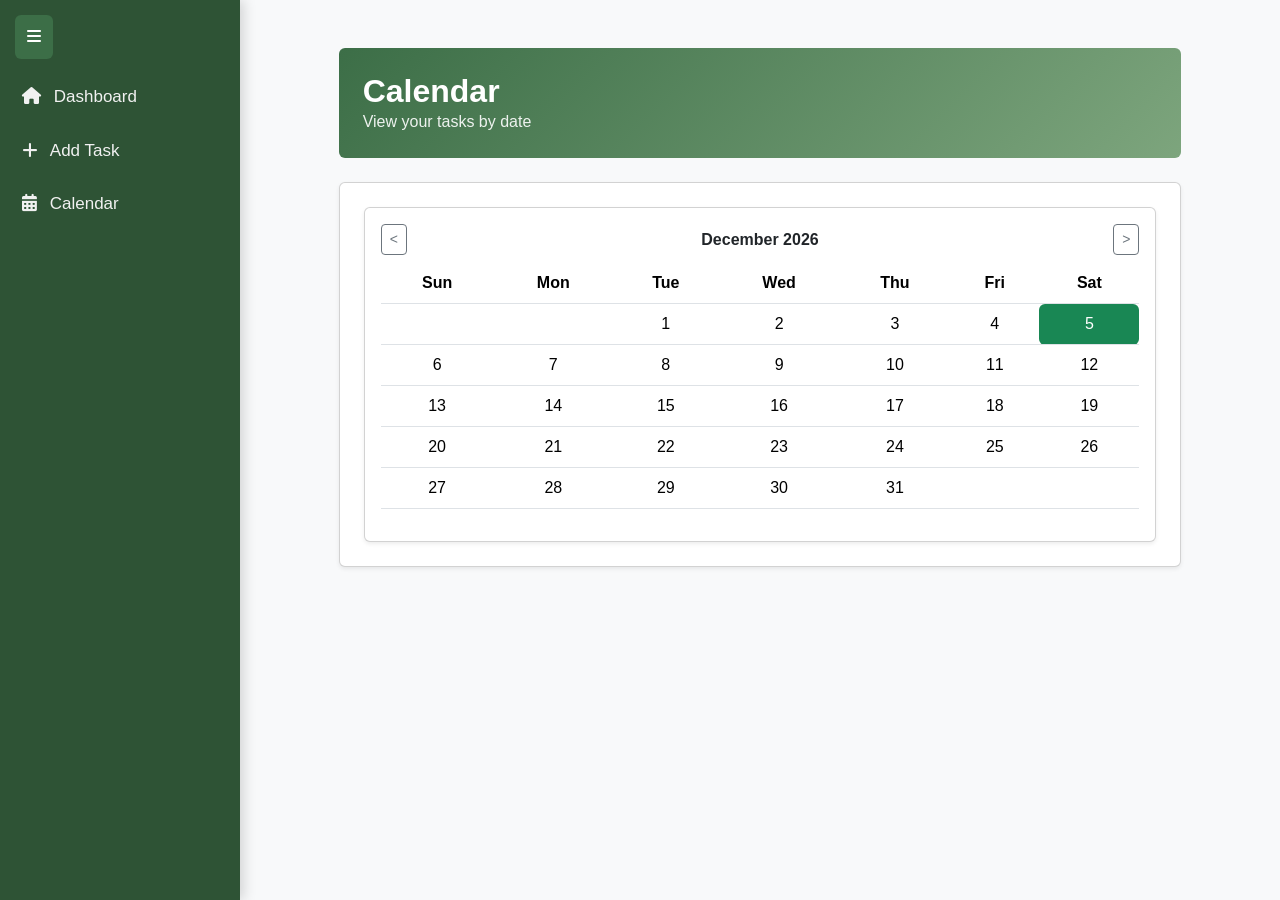
==== public/calendar.html @ f87d9ceb "calendar html" ====
<!DOCTYPE html>
<html lang="en">
<head>
    <meta charset="UTF-8">
    <meta name="viewport" content="width=device-width, initial-scale=1.0">
    <title>Calendar - UniTasker</title>
    <link href="https://cdn.jsdelivr.net/npm/bootstrap@5.3.2/dist/css/bootstrap.min.css" rel="stylesheet">
    <link rel="stylesheet" href="styles/style.css">
    <link href="https://cdnjs.cloudflare.com/ajax/libs/font-awesome/6.4.0/css/all.min.css" rel="stylesheet">
</head>
<body class="bg-light">

    <!-- Sidebar - Visible by default on calendar page -->
    <div id="sidebar" class="sidebar">
        <a href="index.html"><i class="fas fa-home me-2"></i> <span>Dashboard</span></a>
        <a href="taskpage.html"><i class="fas fa-plus me-2"></i> <span>Add Task</span></a>
        <a href="calendar.html" class="active"><i class="fas fa-calendar-alt me-2"></i> <span>Calendar</span></a>
    </div>

    <!-- Toggle Button - Visible by default on calendar page -->
    <button id="toggle-btn" class="toggle-btn">
        <i class="fas fa-bars"></i>
    </button>

    <div class="container my-5">
        <div class="row justify-content-center">
            <div class="col-lg-10">

                <!-- === Header Section with Green Background === -->
                <div class="calendar-page-header mb-4 p-4 rounded" style="background: linear-gradient(135deg, #3c6e47, #7da57d); color: #fff;">
                    <div class="d-flex justify-content-between align-items-center">
                        <div>
                            <h1 class="h2 fw-bold mb-0">Calendar</h1>
                            <p class="mb-0" style="color: rgba(255,255,255,0.9);">View your tasks by date</p>
                        </div>
                    </div>
                </div>

                <!-- === Calendar === -->
                <div class="card p-4 shadow-sm">
                    <div id="calendar" class="card p-3 shadow-sm">
                        <!-- calendar.js will render here -->
                    </div>
                
        </div>
    </div>

    <!-- Page scripts -->
    <script src="js/app.js"></script>
    <script src="js/calendar.js"></script>
    <!-- Bootstrap JS Bundle -->
    <script src="https://cdn.jsdelivr.net/npm/bootstrap@5.3.2/dist/js/bootstrap.bundle.min.js"></script>
</body>
</html>
---- public/styles/style.css ----
/* ====================== GLOBAL & BODY ====================== */
body {
    font-family: 'Segoe UI', Tahoma, Geneva, Verdana, sans-serif;
    background-color: #f8f9f9;
    color: #333;
    margin-left: 240px;
    transition: background-color 0.3s, color 0.3s, margin-left 0.3s;
}

/* ====================== SIDEBAR ====================== */
.sidebar {
    height: 100vh;
    width: 240px;
    position: fixed;
    top: 0;
    left: 0;
    background: #2e5335;
    padding-top: 70px;
    transition: width 0.3s ease, background 0.3s;
    overflow: hidden;
    z-index: 1000;
    box-shadow: 4px 0 12px rgba(0,0,0,0.15);
}

    .sidebar a {
        display: block;
        padding: 14px 22px;
        font-size: 17px;
        text-decoration: none;
        color: #f1f1f1;
        transition: 0.2s;
        font-weight: 500;
    }

        .sidebar a:hover {
            background: #3c6e47;
            color: #fff;
        }

    .sidebar.collapsed {
        width: 70px;
    }

        .sidebar.collapsed a span {
            display: none;
        }

        .sidebar.collapsed a i {
            margin-right: 0;
        }

/* Layout shift for sidebar */
body.has-sidebar {
    margin-left: 240px !important;
}

body.sidebar-collapsed {
    margin-left: 70px !important;
}

/* Toggle Button */
.toggle-btn {
    position: fixed;
    top: 15px;
    left: 15px;
    background: #3c6e47;
    border: none;
    color: white;
    padding: 10px 12px;
    border-radius: 6px;
    cursor: pointer;
    z-index: 1200;
    transition: background 0.2s;
}

    .toggle-btn:hover {
        background: #2e5335;
    }

/* ====================== DASHBOARD CARDS ====================== */
.dashboard-card {
    background: linear-gradient(135deg, #3c6e47, #7da57d);
    color: #fff;
    border-radius: 12px;
    transition: transform 0.2s, box-shadow 0.2s;
}

    .dashboard-card:hover {
        transform: translateY(-5px);
        box-shadow: 0 10px 20px rgba(0,0,0,0.15);
    }

    .dashboard-card i {
        opacity: 0.8;
    }

    .dashboard-card h6 {
        color: #f9f9f9;
        font-weight: 600;
    }

    .dashboard-card p {
        color: #f2f2f2;
        font-weight: bold;
    }

/* Upcoming Deadlines Card */
.upcoming-card {
    background-color: #e9f1ea;
    border-radius: 12px;
    transition: transform 0.2s, box-shadow 0.2s;
}

    .upcoming-card:hover {
        transform: translateY(-3px);
        box-shadow: 0 6px 15px rgba(0,0,0,0.1);
    }

    .upcoming-card h6 {
        color: #2e5335;
        font-weight: 600;
    }

#upcoming-list li {
    color: #3a5a3a;
    font-weight: 500;
    padding: 5px 0;
    transition: background-color 0.2s;
}

    #upcoming-list li:hover {
        background-color: rgba(124, 165, 125, 0.15);
        border-radius: 8px;
    }

/* ====================== TASK LIST ====================== */
#task-list li, .list-group-item {
    border-radius: 12px;
    margin-bottom: 10px;
    padding: 12px;
    background-color: #fff;
    box-shadow: 0 4px 10px rgba(0,0,0,0.05);
    border: 1px solid rgba(0,0,0,0.05);
    display: flex;
    justify-content: space-between;
    align-items: center;
    transition: transform 0.2s, box-shadow 0.2s, border 0.2s;
}

    #task-list li:hover, .list-group-item:hover {
        transform: translateY(-2px);
        box-shadow: 0 6px 15px rgba(0,0,0,0.1);
        border-color: #3c6e47;
    }

    .list-group-item span {
        color: #333;
    }

.completed {
    text-decoration: line-through;
    color: #9da79d;
}

/* ====================== BUTTONS & FORMS ====================== */
.btn-primary, .add-task-btn {
    background-color: #3c6e47;
    border-color: #3c6e47;
    color: #fff;
    font-weight: 600;
}

    .btn-primary:hover, .add-task-btn:hover {
        background-color: #2e5335 !important;
        border-color: #2e5335 !important;
        box-shadow: 0 4px 12px rgba(0,0,0,0.15);
    }

.btn-outline-success {
    color: #3c6e47;
    border-color: #3c6e47;
}

    .btn-outline-success:hover {
        background-color: #3c6e47;
        color: #fff;
    }

.btn-outline-danger {
    color: #a94442;
    border-color: #a94442;
}

    .btn-outline-danger:hover {
        background-color: #a94442;
        color: #fff;
    }

/* Forms */
form input, form select {
    border-radius: 10px;
    border: 1px solid #c1c1c1;
    padding: 8px;
}

    form input:focus, form select:focus {
        border-color: #3c6e47;
        box-shadow: 0 0 6px rgba(60, 110, 71, 0.3);
        outline: none;
    }

/* ====================== MODALS & TABS ====================== */
.modal-header {
    background-color: #3c6e47;
    color: white;
}

    .modal-header .btn-close {
        filter: invert(1) grayscale(100%) brightness(200%);
    }

.nav-tabs .nav-link {
    color: #3c6e47;
}

    .nav-tabs .nav-link.active {
        border-color: #dee2e6 #dee2e6 #fff;
        color: #2e5335;
        font-weight: 700;
        border-top: 3px solid #3c6e47 !important;
    }

/* ====================== ERROR MESSAGE ====================== */
#error-message {
    font-weight: 500;
}

/* ====================== CHECKBOX ====================== */
.form-check-input:checked {
    background-color: #3c6e47;
    border-color: #3c6e47;
}

.form-check-input:focus {
    border-color: #3c6e47;
    box-shadow: 0 0 0 0.25rem rgba(60, 110, 71, 0.25);
}

/* ====================== DARK MODE ====================== */
body.dark-mode {
    background-color: #121212;
    color: #e0e0e0;
}

    body.dark-mode .sidebar {
        background-color: #1e1e1e;
    }

        body.dark-mode .sidebar a {
            color: #cfcfcf;
        }

            body.dark-mode .sidebar a:hover {
                background-color: #333;
                color: #fff;
            }

    body.dark-mode .dashboard-card,
    body.dark-mode .upcoming-card,
    body.dark-mode .list-group-item {
        background-color: #1e1e1e;
        color: #e0e0e0;
        border-color: #333;
    }

        body.dark-mode .list-group-item span {
            color: #e0e0e0;
        }

    body.dark-mode .btn-primary,
    body.dark-mode .add-task-btn {
        background-color: #4a7f57;
        border-color: #4a7f57;
        color: #fff;
    }

    body.dark-mode .btn-outline-success {
        color: #4a7f57;
        border-color: #4a7f57;
    }

        body.dark-mode .btn-outline-success:hover {
            background-color: #4a7f57;
            color: #fff;
        }

    body.dark-mode .btn-outline-danger {
        color: #e07b7b;
        border-color: #e07b7b;
    }

        body.dark-mode .btn-outline-danger:hover {
            background-color: #e07b7b;
            color: #fff;
        }

    body.dark-mode .modal-header {
        background-color: #1e1e1e;
        color: #e0e0e0;
    }

    body.dark-mode form input,
    body.dark-mode form select {
        background-color: #2a2a2a;
        color: #e0e0e0;
        border-color: #444;
    }
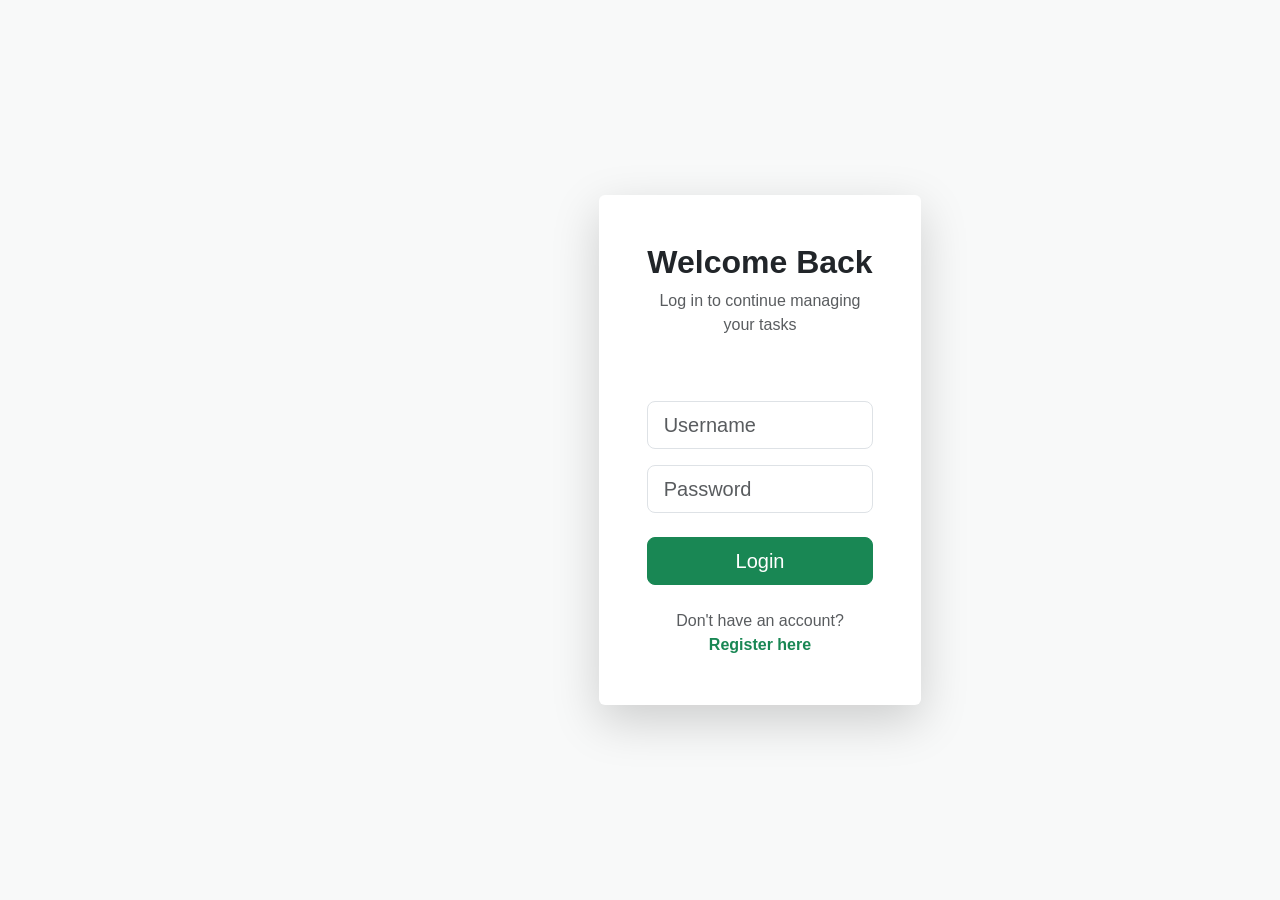
==== commit f0527b5e: "calendar page update" ====
--- a/public/calendar.html
+++ b/public/calendar.html
@@ -33,6 +33,10 @@
                             <h1 class="h2 fw-bold mb-0">Calendar</h1>
                             <p class="mb-0" style="color: rgba(255,255,255,0.9);">View your tasks by date</p>
                         </div>
+                        <button class="btn btn-light d-flex align-items-center gap-2 shadow-sm">
+                            <i class="fas fa-plus"></i>
+                            New Task
+                        </button>
                     </div>
                 </div>
 
@@ -41,14 +45,42 @@
                     <div id="calendar" class="card p-3 shadow-sm">
                         <!-- calendar.js will render here -->
                     </div>
-                
+                </div>
+        </div>
+    </div>
+
+    <!-- Add Task Modal -->
+    <div class="modal fade" id="addTaskModal" tabindex="-1" aria-hidden="true">
+        <div class="modal-dialog">
+            <div class="modal-content">
+                <div class="modal-header">
+                    <h5 class="modal-title">Add New Task</h5>
+                    <button type="button" class="btn-close" data-bs-dismiss="modal" aria-label="Close"></button>
+                </div>
+                <div class="modal-body">
+                    <form id="addTaskForm">
+                        <div class="mb-3">
+                            <label for="task-desc-input" class="form-label">Task Description</label>
+                            <input type="text" class="form-control" id="task-desc-input" placeholder="e.g., [Freshman] Buy books" required>
+                        </div>
+                        <div class="mb-3">
+                            <label for="task-due-date" class="form-label">Due Date</label>
+                            <input type="date" class="form-control" id="task-due-date">
+                        </div>
+                    </form>
+                </div>
+                <div class="modal-footer">
+                    <button type="button" class="btn btn-secondary" data-bs-dismiss="modal">Cancel</button>
+                    <button type="button" class="btn btn-primary" id="save-task-btn">Save Task</button>
+                </div>
+            </div>
         </div>
     </div>
 
     <!-- Page scripts -->
-    <script src="js/app.js"></script>
+    <script src="https://cdn.jsdelivr.net/npm/bootstrap@5.3.2/dist/js/bootstrap.bundle.min.js"></script>
     <script src="js/calendar.js"></script>
-    <!-- Bootstrap JS Bundle -->
-    <script src="https://cdn.jsdelivr.net/npm/bootstrap@5.3.2/dist/js/bootstrap.bundle.min.js"></script>
+    <script src="js/calendar-page.js"></script>
+    <!-- App.js is NOT loaded here to avoid duplicate sidebar/auth logic -->
 </body>
 </html>
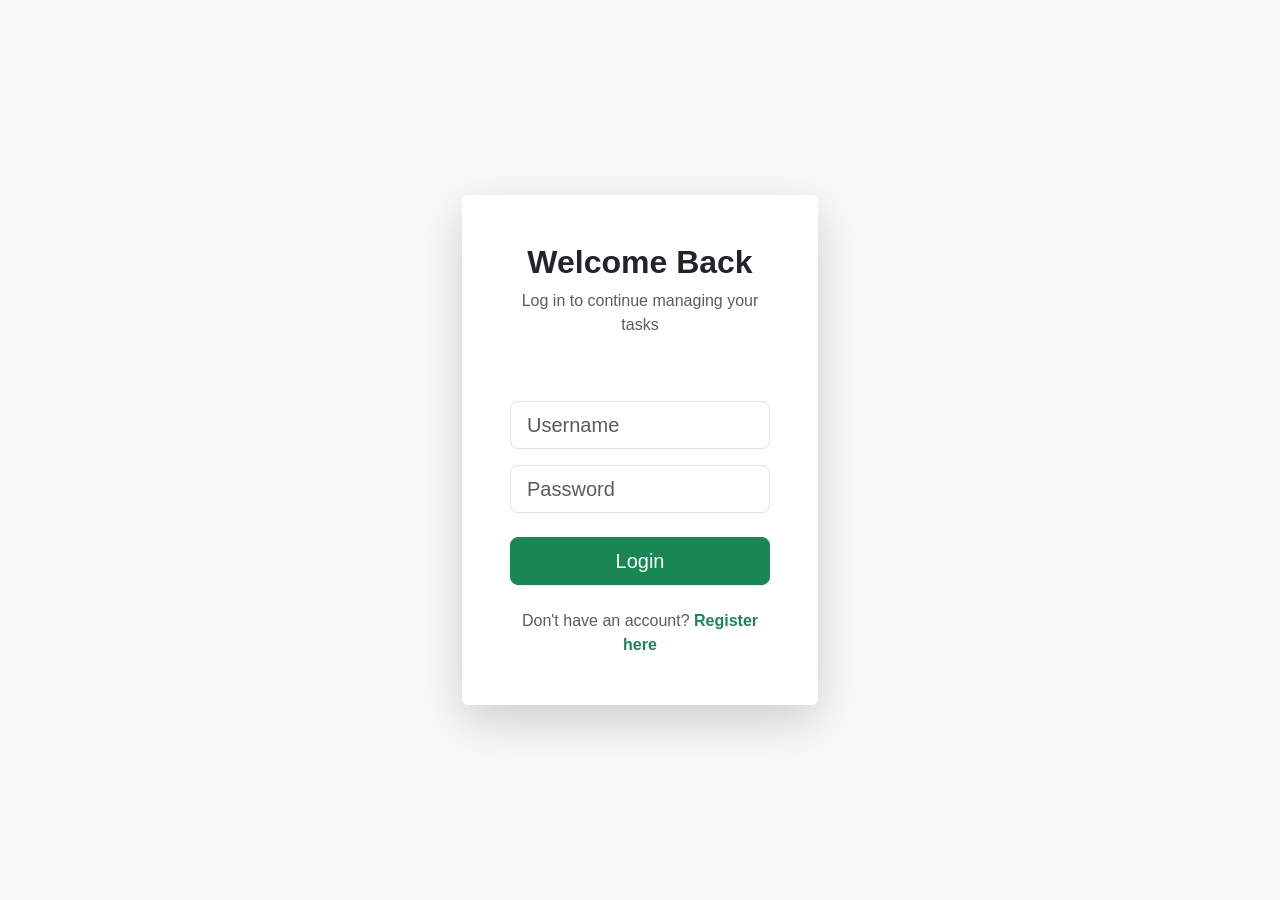
==== commit c46388ae: "last min changes pt1" ====
--- a/public/calendar.html
+++ b/public/calendar.html
@@ -8,48 +8,42 @@
     <link rel="stylesheet" href="styles/style.css">
     <link href="https://cdnjs.cloudflare.com/ajax/libs/font-awesome/6.4.0/css/all.min.css" rel="stylesheet">
 </head>
-<body class="bg-light">
+<body class="bg-light has-sidebar">
 
-    <!-- Sidebar - Visible by default on calendar page -->
     <div id="sidebar" class="sidebar">
         <a href="index.html"><i class="fas fa-home me-2"></i> <span>Dashboard</span></a>
-        <a href="taskpage.html"><i class="fas fa-plus me-2"></i> <span>Add Task</span></a>
+        <a href="taskpage.html"><i class="fas fa-list-check me-2"></i> <span>My Tasks</span></a>
         <a href="calendar.html" class="active"><i class="fas fa-calendar-alt me-2"></i> <span>Calendar</span></a>
+        <a href="settings.html"><i class="fas fa-gear me-2"></i> <span>Settings</span></a>
     </div>
 
-    <!-- Toggle Button - Visible by default on calendar page -->
     <button id="toggle-btn" class="toggle-btn">
         <i class="fas fa-bars"></i>
     </button>
 
     <div class="container my-5">
         <div class="row justify-content-center">
-            <div class="col-lg-10">
-
-                <!-- === Header Section with Green Background === -->
-                <div class="calendar-page-header mb-4 p-4 rounded" style="background: linear-gradient(135deg, #3c6e47, #7da57d); color: #fff;">
+            <div class="col-lg-12"> <div class="calendar-page-header mb-4 p-4 rounded shadow-sm" style="background: linear-gradient(135deg, #3c6e47, #7da57d); color: #fff;">
                     <div class="d-flex justify-content-between align-items-center">
                         <div>
                             <h1 class="h2 fw-bold mb-0">Calendar</h1>
-                            <p class="mb-0" style="color: rgba(255,255,255,0.9);">View your tasks by date</p>
+                            <p class="mb-0" style="opacity: 0.9;">View your tasks by date</p>
                         </div>
-                        <button class="btn btn-light d-flex align-items-center gap-2 shadow-sm">
+                        <button class="btn btn-light text-success fw-bold d-flex align-items-center gap-2 shadow-sm" data-bs-toggle="modal" data-bs-target="#addTaskModal">
                             <i class="fas fa-plus"></i>
                             New Task
                         </button>
                     </div>
                 </div>
 
-                <!-- === Calendar === -->
-                <div class="card p-4 shadow-sm">
-                    <div id="calendar" class="card p-3 shadow-sm">
-                        <!-- calendar.js will render here -->
-                    </div>
+                <div class="card p-4 shadow-sm border-0">
+                    <div id="calendar">
+                        </div>
                 </div>
+            </div>
         </div>
     </div>
 
-    <!-- Add Task Modal -->
     <div class="modal fade" id="addTaskModal" tabindex="-1" aria-hidden="true">
         <div class="modal-dialog">
             <div class="modal-content">
@@ -61,7 +55,7 @@
                     <form id="addTaskForm">
                         <div class="mb-3">
                             <label for="task-desc-input" class="form-label">Task Description</label>
-                            <input type="text" class="form-control" id="task-desc-input" placeholder="e.g., [Freshman] Buy books" required>
+                            <input type="text" class="form-control" id="task-desc-input" placeholder="e.g., Study for Math Final" required>
                         </div>
                         <div class="mb-3">
                             <label for="task-due-date" class="form-label">Due Date</label>
@@ -77,10 +71,8 @@
         </div>
     </div>
 
-    <!-- Page scripts -->
     <script src="https://cdn.jsdelivr.net/npm/bootstrap@5.3.2/dist/js/bootstrap.bundle.min.js"></script>
     <script src="js/calendar.js"></script>
     <script src="js/calendar-page.js"></script>
-    <!-- App.js is NOT loaded here to avoid duplicate sidebar/auth logic -->
 </body>
-</html>
+</html>
--- a/public/styles/style.css
+++ b/public/styles/style.css
@@ -3,11 +3,11 @@
     font-family: 'Segoe UI', Tahoma, Geneva, Verdana, sans-serif;
     background-color: #f8f9f9;
     color: #333;
-    margin-left: 240px;
+    margin-left: 0; /* CHANGED: Default is now 0 so login centers correctly */
     transition: background-color 0.3s, color 0.3s, margin-left 0.3s;
 }
 
-/* ====================== SIDEBAR ====================== */
+/* ====================== SIDEBAR ===================== */
 .sidebar {
     height: 100vh;
     width: 240px;
